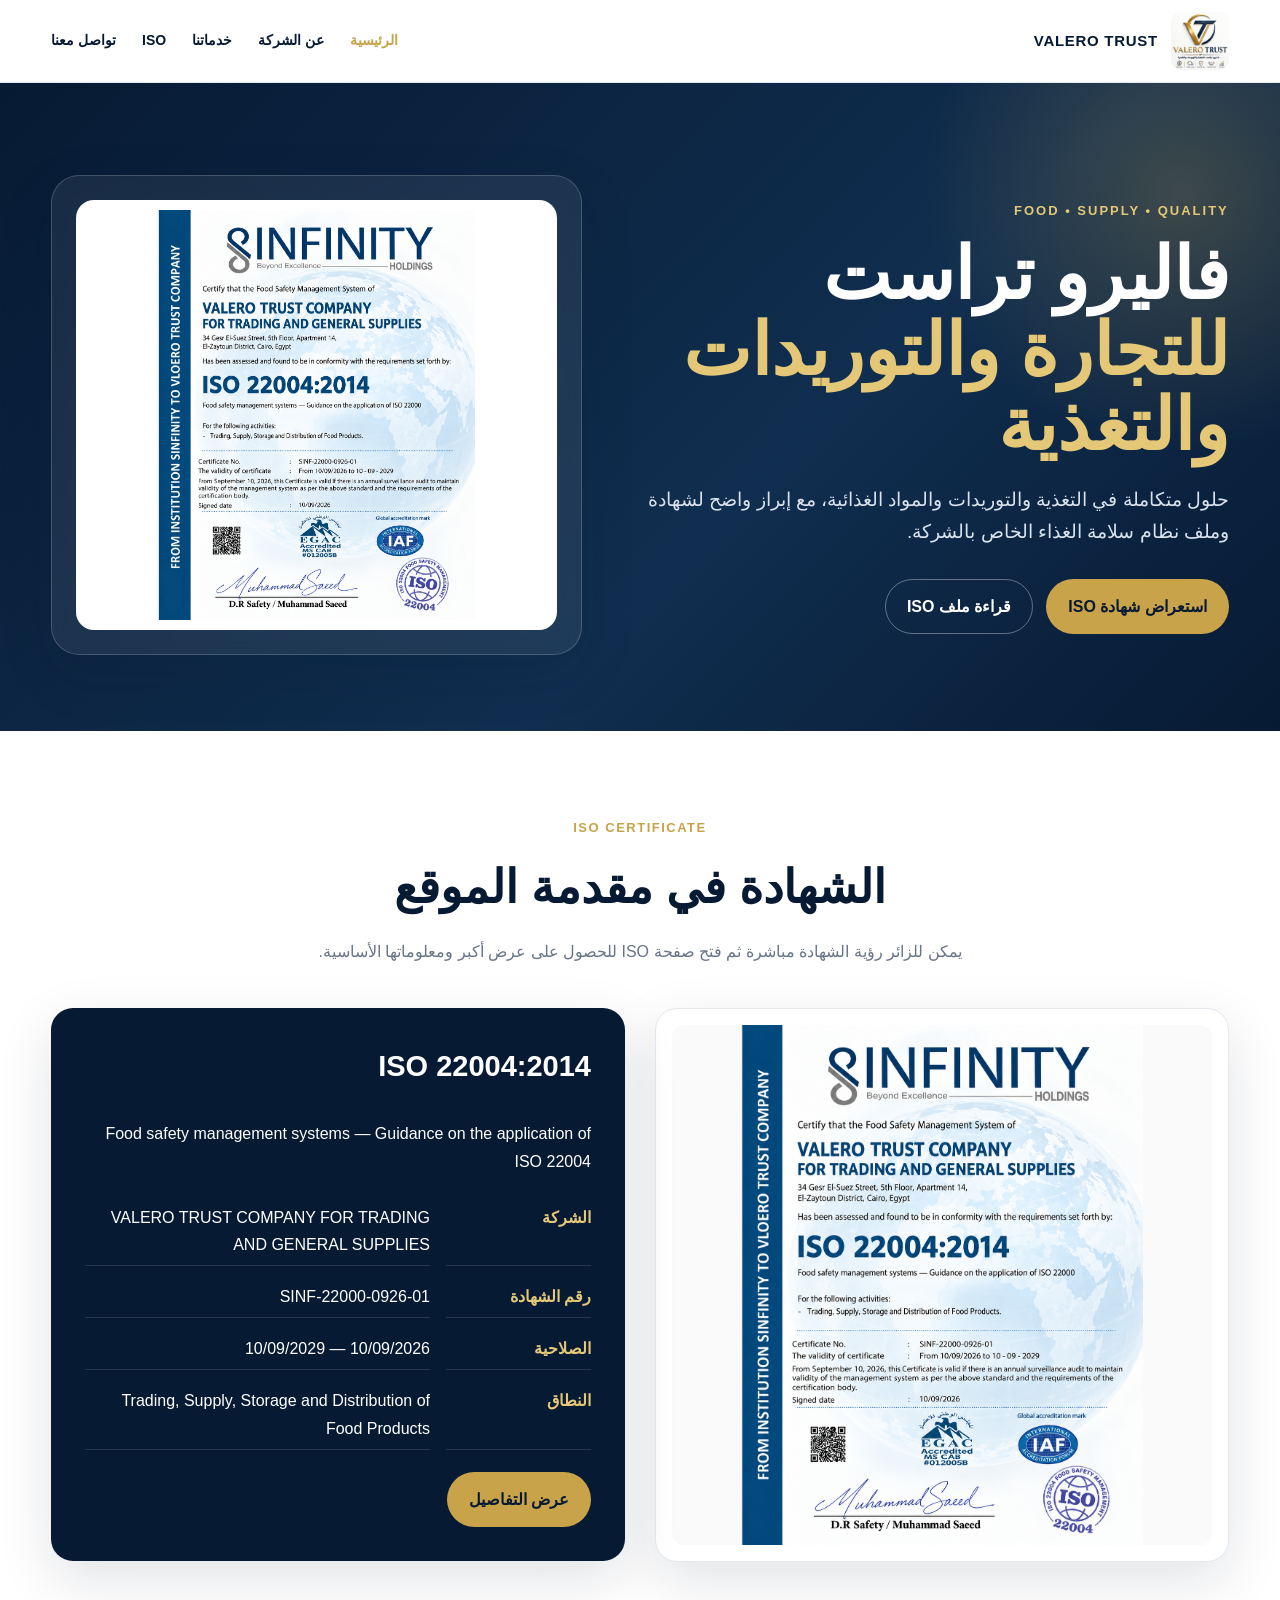
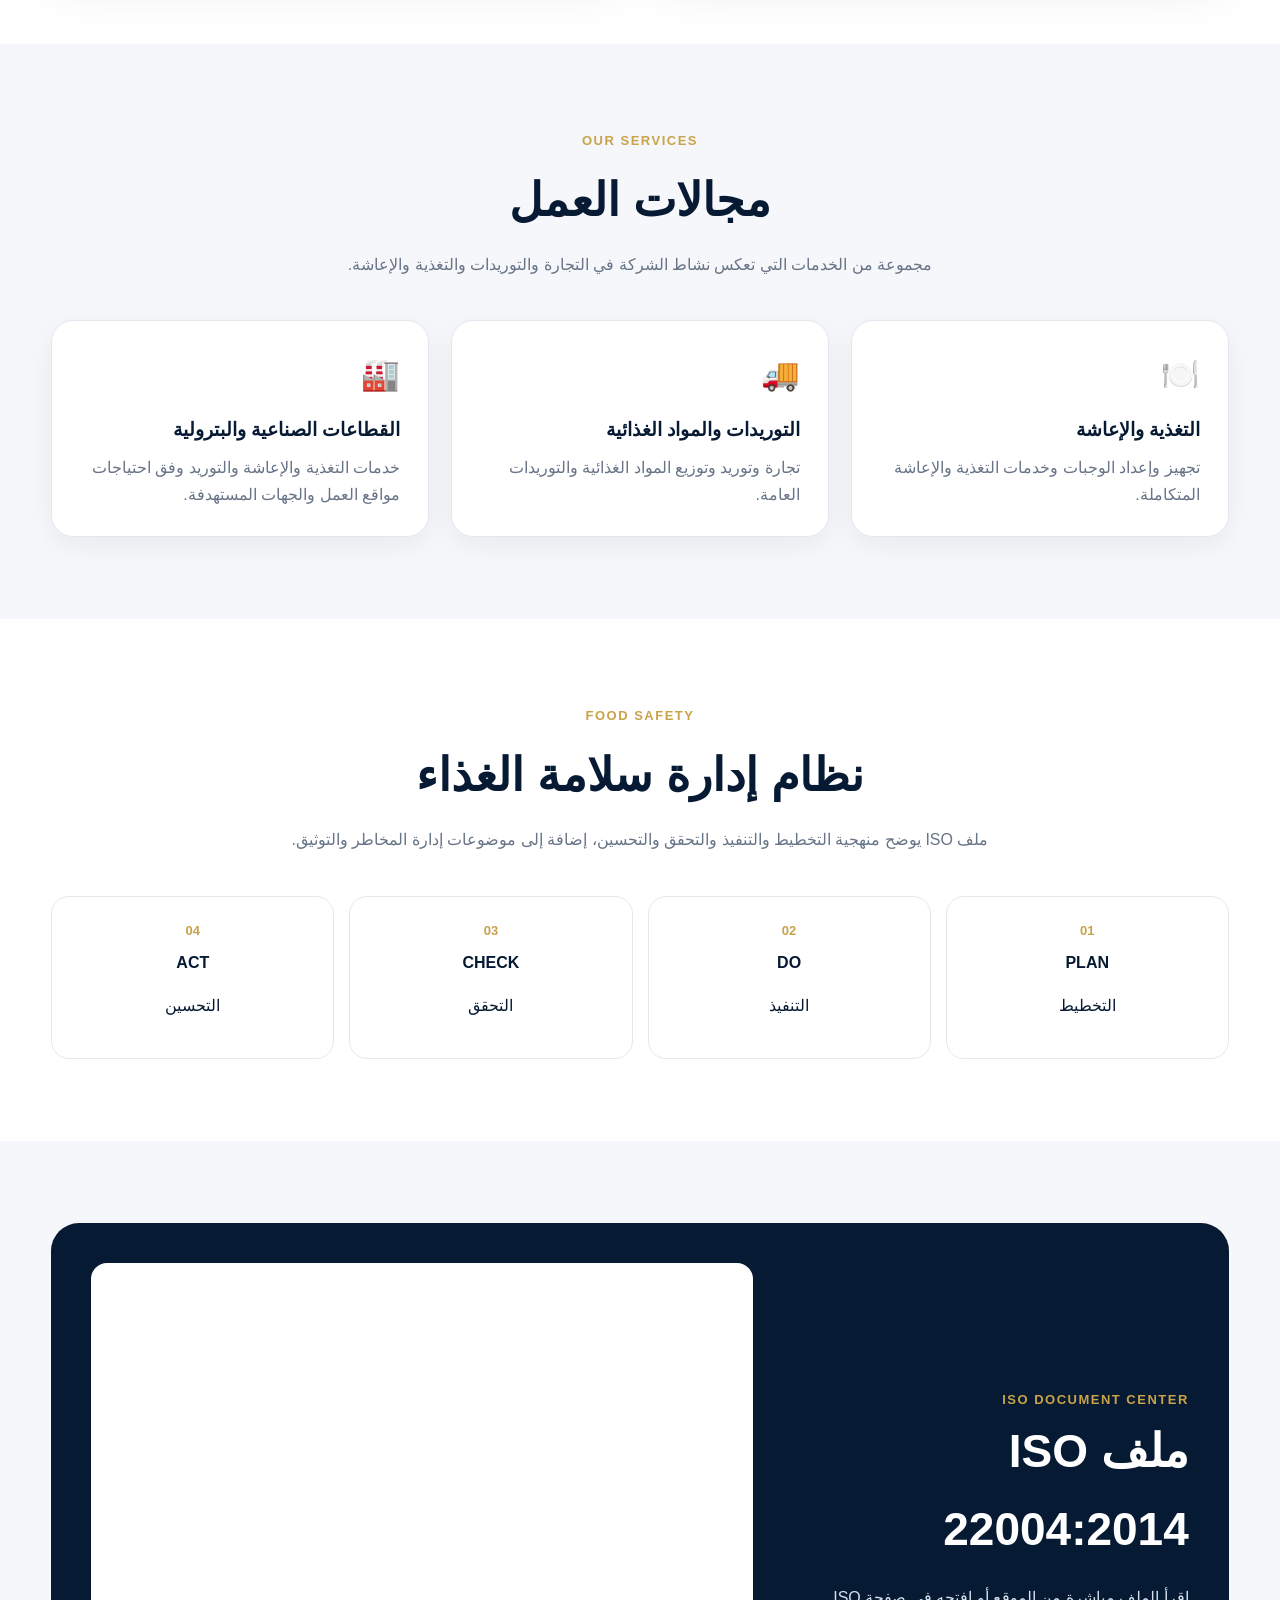
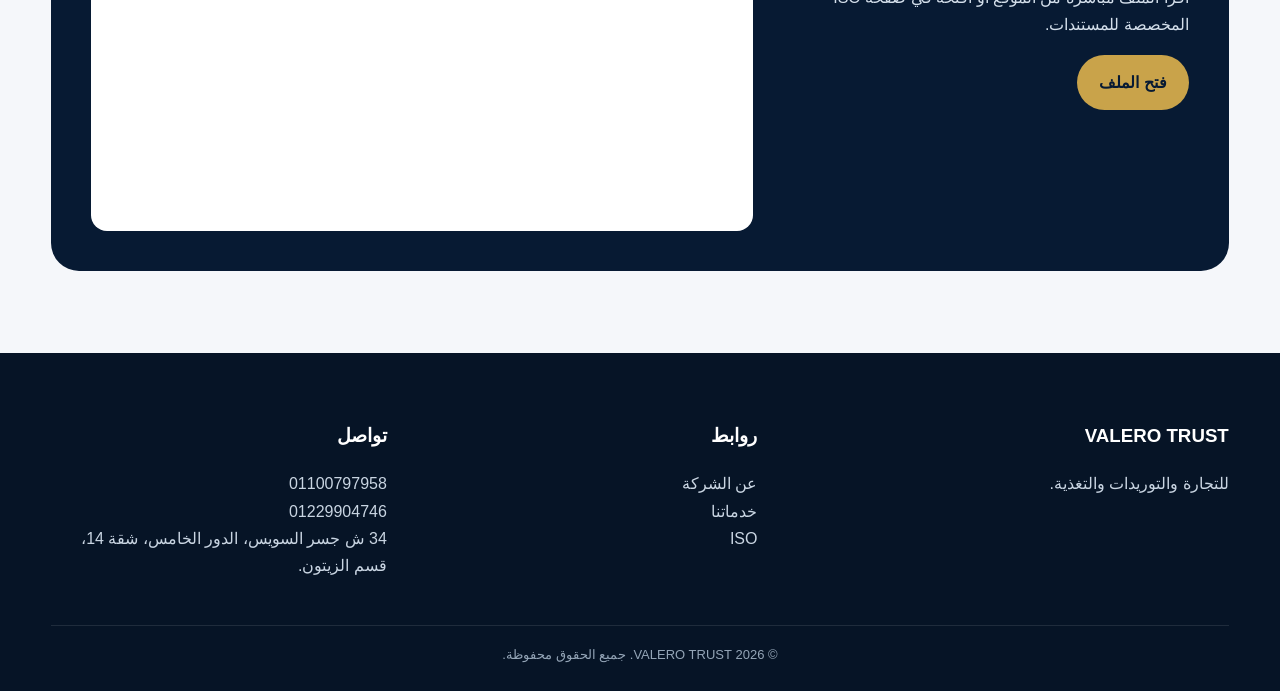
==== index.html @ 1bf0e47a "Add files via upload" ====
<!doctype html>
<html lang="ar" dir="rtl"><head>
<meta charset="utf-8"><meta name="viewport" content="width=device-width,initial-scale=1">
<title>VALERO TRUST | التجارة والتوريدات والتغذية</title><link rel="stylesheet" href="css/style.css"></head>
<body>
<header class="navbar"><div class="container nav-inner">
<a class="brand" href="index.html"><img src="images/logo.jpeg" alt="VALERO TRUST"><span>VALERO TRUST</span></a>
<button class="menu" aria-label="القائمة">☰</button>
<nav class="nav-links"><a href="index.html">الرئيسية</a><a href="about.html">عن الشركة</a><a href="services.html">خدماتنا</a><a href="iso.html">ISO</a><a href="contact.html">تواصل معنا</a></nav>
</div></header>
<main>
<section class="hero"><div class="container hero-grid">
<div><span class="eyebrow">FOOD • SUPPLY • QUALITY</span>
<h1>فاليرو تراست<br><span>للتجارة والتوريدات والتغذية</span></h1>
<p>حلول متكاملة في التغذية والتوريدات والمواد الغذائية، مع إبراز واضح لشهادة وملف نظام سلامة الغذاء الخاص بالشركة.</p>
<div class="buttons"><a class="btn btn-primary" href="iso.html">استعراض شهادة ISO</a><a class="btn btn-outline" href="iso.html#document">قراءة ملف ISO</a></div></div>
<div class="hero-card"><img src="images/iso-certificate.png" alt="شهادة ISO"></div>
</div></section>

<section class="section"><div class="container"><div class="section-head"><span class="kicker">ISO Certificate</span><h2>الشهادة في مقدمة الموقع</h2><p>يمكن للزائر رؤية الشهادة مباشرة ثم فتح صفحة ISO للحصول على عرض أكبر ومعلوماتها الأساسية.</p></div>
<div class="iso-preview"><div class="certificate"><img src="images/iso-certificate.png" alt="ISO Certificate"></div>
<div class="info-card"><h3>ISO 22004:2014</h3><p>Food safety management systems — Guidance on the application of ISO 22004</p>
<div class="data"><div><strong>الشركة</strong></div><div>VALERO TRUST COMPANY FOR TRADING AND GENERAL SUPPLIES</div><div><strong>رقم الشهادة</strong></div><div>SINF-22000-0926-01</div><div><strong>الصلاحية</strong></div><div>10/09/2026 — 10/09/2029</div><div><strong>النطاق</strong></div><div>Trading, Supply, Storage and Distribution of Food Products</div></div>
<a class="btn btn-primary" href="iso.html">عرض التفاصيل</a></div></div></div></section>

<section class="section alt"><div class="container"><div class="section-head"><span class="kicker">Our Services</span><h2>مجالات العمل</h2><p>مجموعة من الخدمات التي تعكس نشاط الشركة في التجارة والتوريدات والتغذية والإعاشة.</p></div>
<div class="cards">
<div class="card"><div class="icon">🍽️</div><h3>التغذية والإعاشة</h3><p>تجهيز وإعداد الوجبات وخدمات التغذية والإعاشة المتكاملة.</p></div>
<div class="card"><div class="icon">🚚</div><h3>التوريدات والمواد الغذائية</h3><p>تجارة وتوريد وتوزيع المواد الغذائية والتوريدات العامة.</p></div>
<div class="card"><div class="icon">🏭</div><h3>القطاعات الصناعية والبترولية</h3><p>خدمات التغذية والإعاشة والتوريد وفق احتياجات مواقع العمل والجهات المستهدفة.</p></div>
</div></div></section>

<section class="section"><div class="container"><div class="section-head"><span class="kicker">Food Safety</span><h2>نظام إدارة سلامة الغذاء</h2><p>ملف ISO يوضح منهجية التخطيط والتنفيذ والتحقق والتحسين، إضافة إلى موضوعات إدارة المخاطر والتوثيق.</p></div>
<div class="iso-system"><div class="step"><b>01</b><strong>PLAN</strong><p>التخطيط</p></div><div class="step"><b>02</b><strong>DO</strong><p>التنفيذ</p></div><div class="step"><b>03</b><strong>CHECK</strong><p>التحقق</p></div><div class="step"><b>04</b><strong>ACT</strong><p>التحسين</p></div></div></div></section>

<section class="section alt"><div class="container"><div class="pdf-box"><div><span class="kicker">ISO DOCUMENT CENTER</span><h2>ملف ISO 22004:2014</h2><p>اقرأ الملف مباشرة من الموقع أو افتحه في صفحة ISO المخصصة للمستندات.</p><a class="btn btn-primary" href="iso.html#document">فتح الملف</a></div><div class="pdf-frame"><iframe src="documents/ISO-22004-2014.pdf#page=1" title="ISO PDF"></iframe></div></div></div></section>
</main>
<footer class="footer"><div class="container footer-grid"><div><h3>VALERO TRUST</h3><p>للتجارة والتوريدات والتغذية.</p></div><div><h3>روابط</h3><p><a href="about.html">عن الشركة</a><br><a href="services.html">خدماتنا</a><br><a href="iso.html">ISO</a></p></div><div><h3>تواصل</h3><p>01100797958<br>01229904746<br>34 ش جسر السويس، الدور الخامس، شقة 14، قسم الزيتون.</p></div></div><div class="container copyright">© <span data-year></span> VALERO TRUST. جميع الحقوق محفوظة.</div></footer>
<script src="js/script.js"></script></body></html>
---- css/style.css ----
:root{
  --navy:#071a33; --navy2:#0d2a4a; --gold:#c9a34a; --gold2:#e4c878;
  --white:#fff; --muted:#687487; --light:#f5f7fa; --line:#e4e8ee;
  --shadow:0 18px 55px rgba(7,26,51,.12); --radius:22px;
}
*{box-sizing:border-box}
html{scroll-behavior:smooth}
body{margin:0;font-family:Arial,"Tahoma",sans-serif;color:var(--navy);background:#fff;line-height:1.7}
a{text-decoration:none;color:inherit}
img{max-width:100%;display:block}
.container{width:min(1180px,92%);margin:auto}
.navbar{position:sticky;top:0;z-index:1000;background:rgba(255,255,255,.96);backdrop-filter:blur(12px);border-bottom:1px solid var(--line)}
.nav-inner{height:82px;display:flex;align-items:center;justify-content:space-between;gap:30px}
.brand{display:flex;align-items:center;gap:13px;font-weight:800}
.brand img{width:58px;height:58px;object-fit:contain;border-radius:10px}
.brand span{font-size:15px;letter-spacing:.7px}
.nav-links{display:flex;gap:26px;align-items:center;font-weight:700;font-size:14px}
.nav-links a{padding:10px 0;position:relative}
.nav-links a:hover,.nav-links a.active{color:var(--gold)}
.menu{display:none;border:0;background:transparent;font-size:28px;color:var(--navy)}
.hero{position:relative;overflow:hidden;background:linear-gradient(135deg,var(--navy),#102e4f 60%,#071a33);color:#fff;padding:92px 0 76px}
.hero:before{content:"";position:absolute;width:560px;height:560px;border-radius:50%;right:-180px;top:-170px;background:radial-gradient(circle,rgba(201,163,74,.25),transparent 65%)}
.hero-grid{display:grid;grid-template-columns:1.05fr .95fr;gap:60px;align-items:center;position:relative}
.eyebrow{display:inline-block;color:var(--gold2);font-weight:800;letter-spacing:2px;font-size:13px;margin-bottom:15px}
.hero h1{font-size:clamp(40px,6vw,72px);line-height:1.05;margin:0 0 20px}
.hero h1 span{color:var(--gold2)}
.hero p{font-size:19px;color:#d9e2ed;max-width:680px}
.buttons{display:flex;gap:13px;flex-wrap:wrap;margin-top:30px}
.btn{display:inline-flex;align-items:center;justify-content:center;padding:13px 21px;border-radius:999px;font-weight:800;border:1px solid transparent;transition:.2s}
.btn-primary{background:var(--gold);color:var(--navy)}
.btn-primary:hover{background:var(--gold2);transform:translateY(-2px)}
.btn-outline{border-color:rgba(255,255,255,.35);color:#fff}
.btn-outline:hover{border-color:var(--gold2);color:var(--gold2)}
.hero-card{background:rgba(255,255,255,.07);border:1px solid rgba(255,255,255,.18);padding:24px;border-radius:28px;box-shadow:var(--shadow);backdrop-filter:blur(8px)}
.hero-card img{width:100%;max-height:430px;object-fit:contain;background:#fff;border-radius:18px;padding:10px}
.section{padding:82px 0}
.section.alt{background:var(--light)}
.section-head{text-align:center;max-width:760px;margin:0 auto 42px}
.kicker{color:var(--gold);font-weight:900;letter-spacing:1.5px;font-size:13px;text-transform:uppercase}
.section h2{font-size:clamp(30px,4vw,46px);margin:8px 0 12px}
.section-head p{color:var(--muted);margin:0}
.iso-preview{display:grid;grid-template-columns:1fr 1fr;gap:30px;align-items:center}
.certificate{background:#fff;border:1px solid var(--line);padding:16px;border-radius:var(--radius);box-shadow:var(--shadow)}
.certificate img{width:100%;height:520px;object-fit:contain;border-radius:12px;background:#fafafa}
.info-card{background:var(--navy);color:#fff;border-radius:var(--radius);padding:34px;box-shadow:var(--shadow)}
.info-card h3{margin-top:0;font-size:29px}
.data{display:grid;grid-template-columns:145px 1fr;gap:10px 16px;margin:22px 0}
.data strong{color:var(--gold2)}
.data div{border-bottom:1px solid rgba(255,255,255,.12);padding:7px 0}
.cards{display:grid;grid-template-columns:repeat(3,1fr);gap:22px}
.card{background:#fff;border:1px solid var(--line);border-radius:var(--radius);padding:28px;box-shadow:0 8px 28px rgba(7,26,51,.06)}
.card .icon{font-size:31px;margin-bottom:12px}
.card h3{margin:0 0 8px}
.card p{color:var(--muted);margin:0}
.iso-system{display:grid;grid-template-columns:repeat(4,1fr);gap:15px}
.step{background:#fff;border:1px solid var(--line);padding:23px;border-radius:18px;text-align:center}
.step b{display:block;color:var(--gold);font-size:13px;margin-bottom:7px}
.pdf-box{background:var(--navy);color:#fff;border-radius:28px;padding:40px;display:grid;grid-template-columns:.75fr 1.25fr;gap:38px;align-items:center}
.pdf-box h2{margin-top:0}
.pdf-box p{color:#d4dfeb}
.pdf-frame{background:#fff;border-radius:16px;overflow:hidden;min-height:520px}
.pdf-frame iframe{width:100%;height:560px;border:0}
.contact-grid{display:grid;grid-template-columns:1fr 1fr;gap:25px}
.contact-item{padding:22px;border:1px solid var(--line);border-radius:18px;background:#fff}
.contact-item strong{display:block;margin-bottom:5px}
.footer{background:#061426;color:#c9d5e2;padding:48px 0 25px}
.footer-grid{display:grid;grid-template-columns:1.3fr 1fr 1fr;gap:35px}
.footer h3{color:#fff}
.footer a:hover{color:var(--gold2)}
.copyright{border-top:1px solid rgba(255,255,255,.1);margin-top:30px;padding-top:18px;text-align:center;font-size:13px;color:#94a5b7}
.page-hero{background:linear-gradient(135deg,var(--navy),var(--navy2));color:#fff;padding:70px 0}
.page-hero h1{font-size:48px;margin:0}
.prose{max-width:900px;margin:auto}
.prose h2{margin-top:38px}
.prose p,.prose li{color:#526174}
.notice{border-left:5px solid var(--gold);background:#fff8e7;padding:18px 22px;border-radius:12px;margin:25px 0}
.viewer{background:#f1f3f6;padding:20px;border-radius:22px}
.viewer iframe{width:100%;height:780px;border:0;background:#fff;border-radius:14px}
.center{text-align:center}
@media(max-width:900px){
 .nav-links{display:none;position:absolute;left:0;right:0;top:82px;background:#fff;padding:18px 5%;flex-direction:column;align-items:flex-start;border-bottom:1px solid var(--line)}
 .nav-links.open{display:flex}.menu{display:block}
 .hero-grid,.iso-preview,.pdf-box,.contact-grid{grid-template-columns:1fr}
 .cards{grid-template-columns:1fr 1fr}.iso-system{grid-template-columns:1fr 1fr}
 .hero{padding-top:65px}.certificate img{height:430px}
 .footer-grid{grid-template-columns:1fr 1fr}
}
@media(max-width:600px){
 .nav-inner{height:72px}.brand img{width:48px;height:48px}.nav-links{top:72px}
 .hero h1{font-size:44px}.hero p{font-size:17px}
 .section{padding:60px 0}.cards,.iso-system,.footer-grid{grid-template-columns:1fr}
 .data{grid-template-columns:1fr}.pdf-frame iframe{height:520px}
}
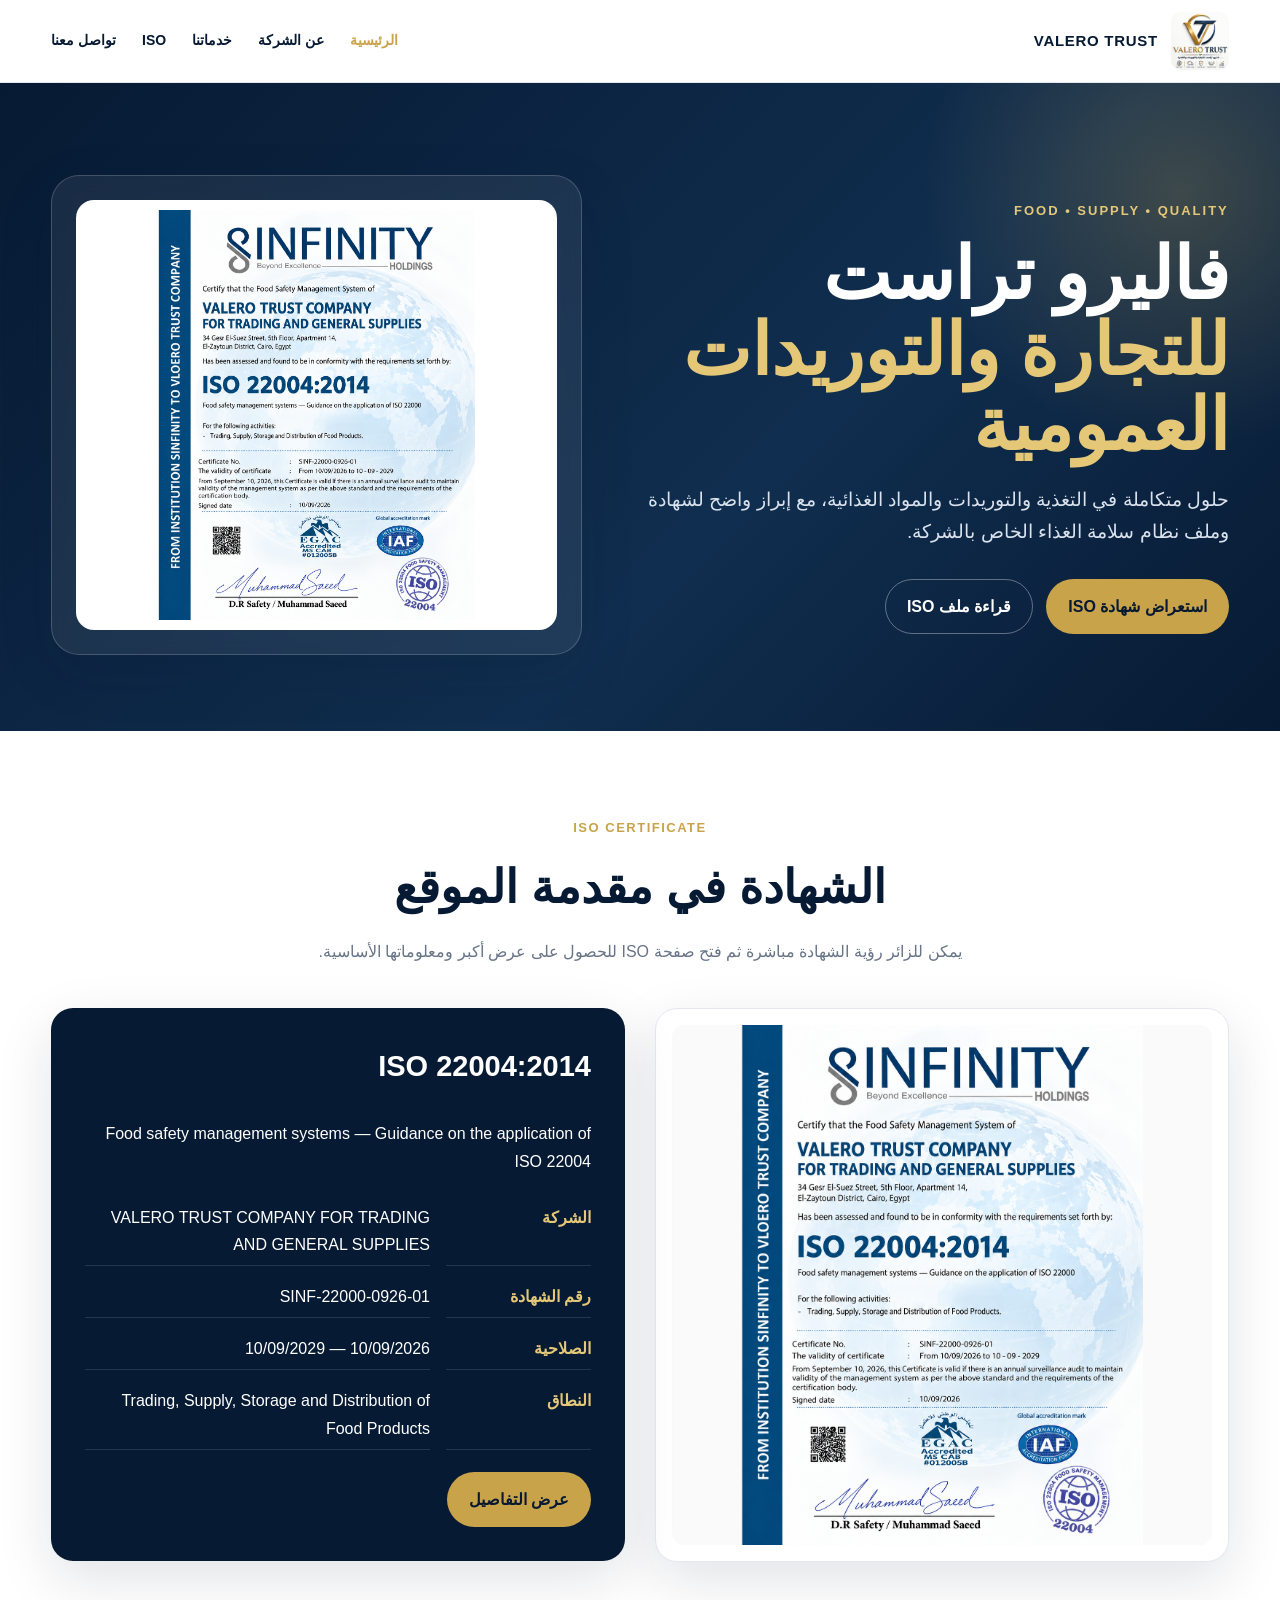
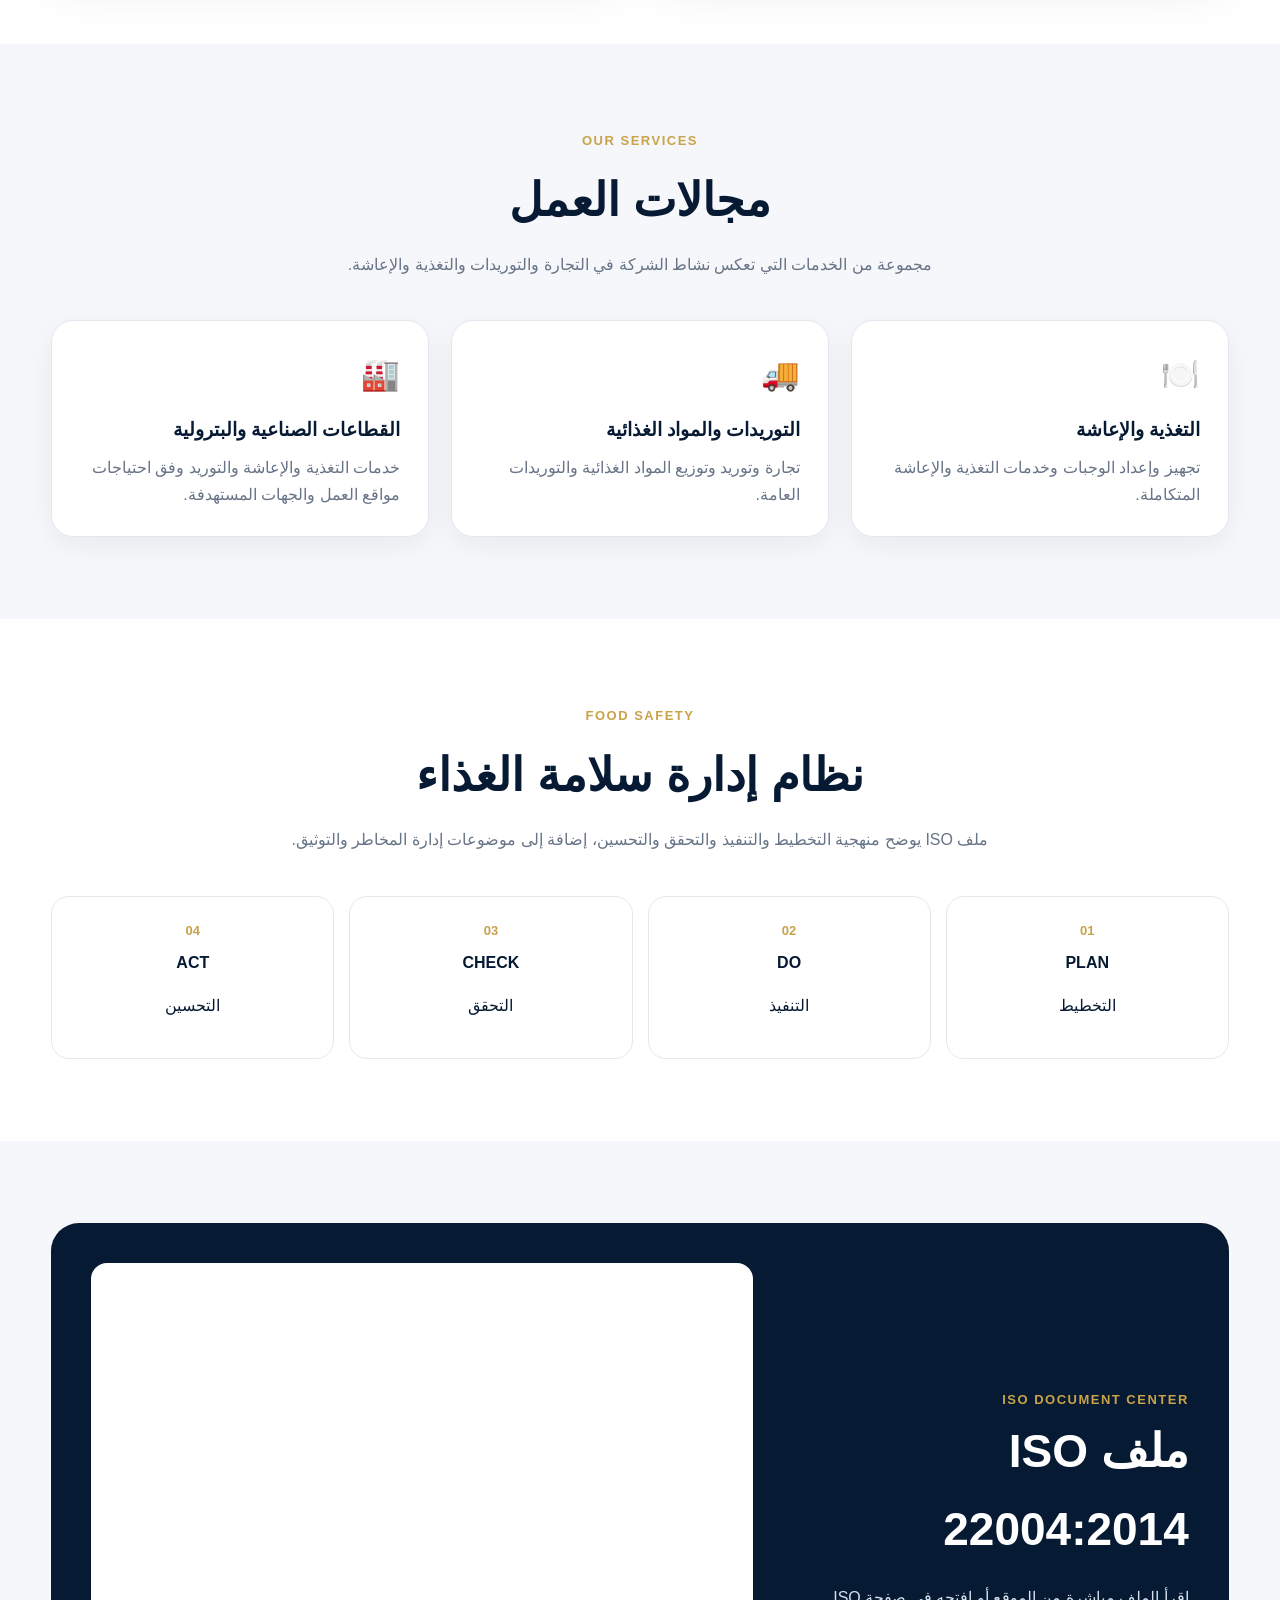
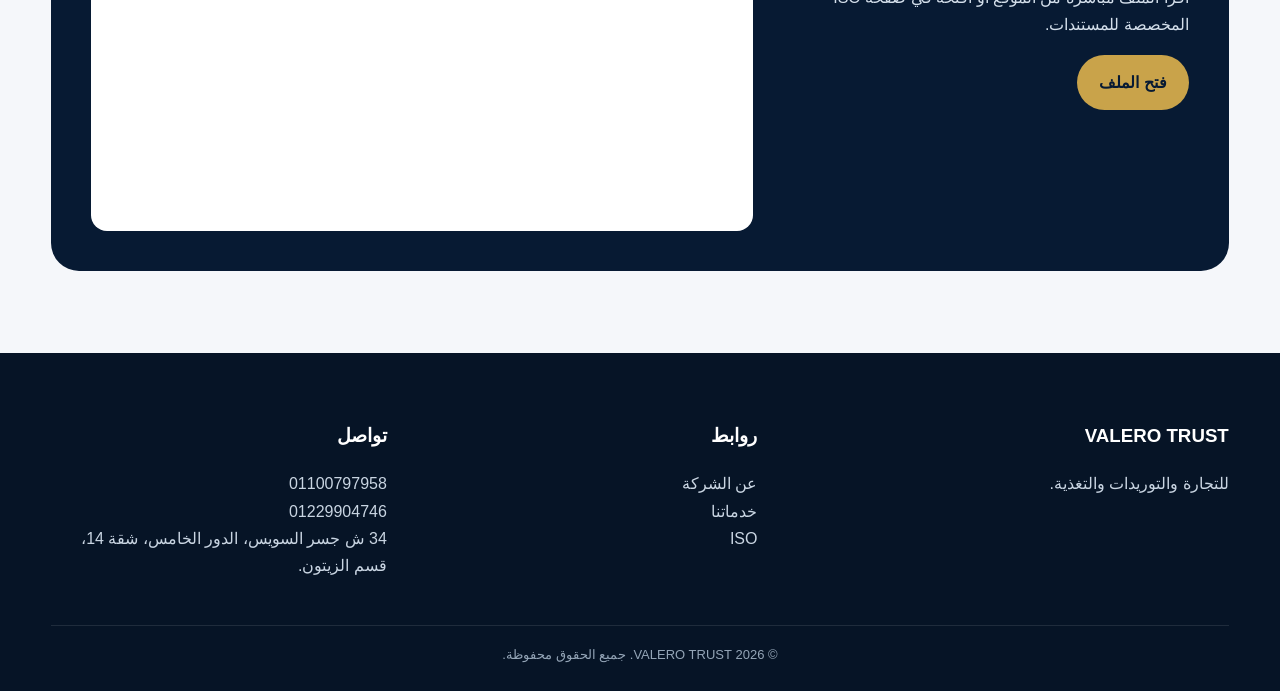
==== commit 4c1dc91d: "Update index.html" ====
--- a/index.html
+++ b/index.html
@@ -11,7 +11,7 @@
 <main>
 <section class="hero"><div class="container hero-grid">
 <div><span class="eyebrow">FOOD • SUPPLY • QUALITY</span>
-<h1>فاليرو تراست<br><span>للتجارة والتوريدات والتغذية</span></h1>
+<h1>فاليرو تراست<br><span> للتجارة والتوريدات العمومية</span></h1>
 <p>حلول متكاملة في التغذية والتوريدات والمواد الغذائية، مع إبراز واضح لشهادة وملف نظام سلامة الغذاء الخاص بالشركة.</p>
 <div class="buttons"><a class="btn btn-primary" href="iso.html">استعراض شهادة ISO</a><a class="btn btn-outline" href="iso.html#document">قراءة ملف ISO</a></div></div>
 <div class="hero-card"><img src="images/iso-certificate.png" alt="شهادة ISO"></div>
@@ -36,4 +36,4 @@
 <section class="section alt"><div class="container"><div class="pdf-box"><div><span class="kicker">ISO DOCUMENT CENTER</span><h2>ملف ISO 22004:2014</h2><p>اقرأ الملف مباشرة من الموقع أو افتحه في صفحة ISO المخصصة للمستندات.</p><a class="btn btn-primary" href="iso.html#document">فتح الملف</a></div><div class="pdf-frame"><iframe src="documents/ISO-22004-2014.pdf#page=1" title="ISO PDF"></iframe></div></div></div></section>
 </main>
 <footer class="footer"><div class="container footer-grid"><div><h3>VALERO TRUST</h3><p>للتجارة والتوريدات والتغذية.</p></div><div><h3>روابط</h3><p><a href="about.html">عن الشركة</a><br><a href="services.html">خدماتنا</a><br><a href="iso.html">ISO</a></p></div><div><h3>تواصل</h3><p>01100797958<br>01229904746<br>34 ش جسر السويس، الدور الخامس، شقة 14، قسم الزيتون.</p></div></div><div class="container copyright">© <span data-year></span> VALERO TRUST. جميع الحقوق محفوظة.</div></footer>
-<script src="js/script.js"></script></body></html>+<script src="js/script.js"></script></body></html>
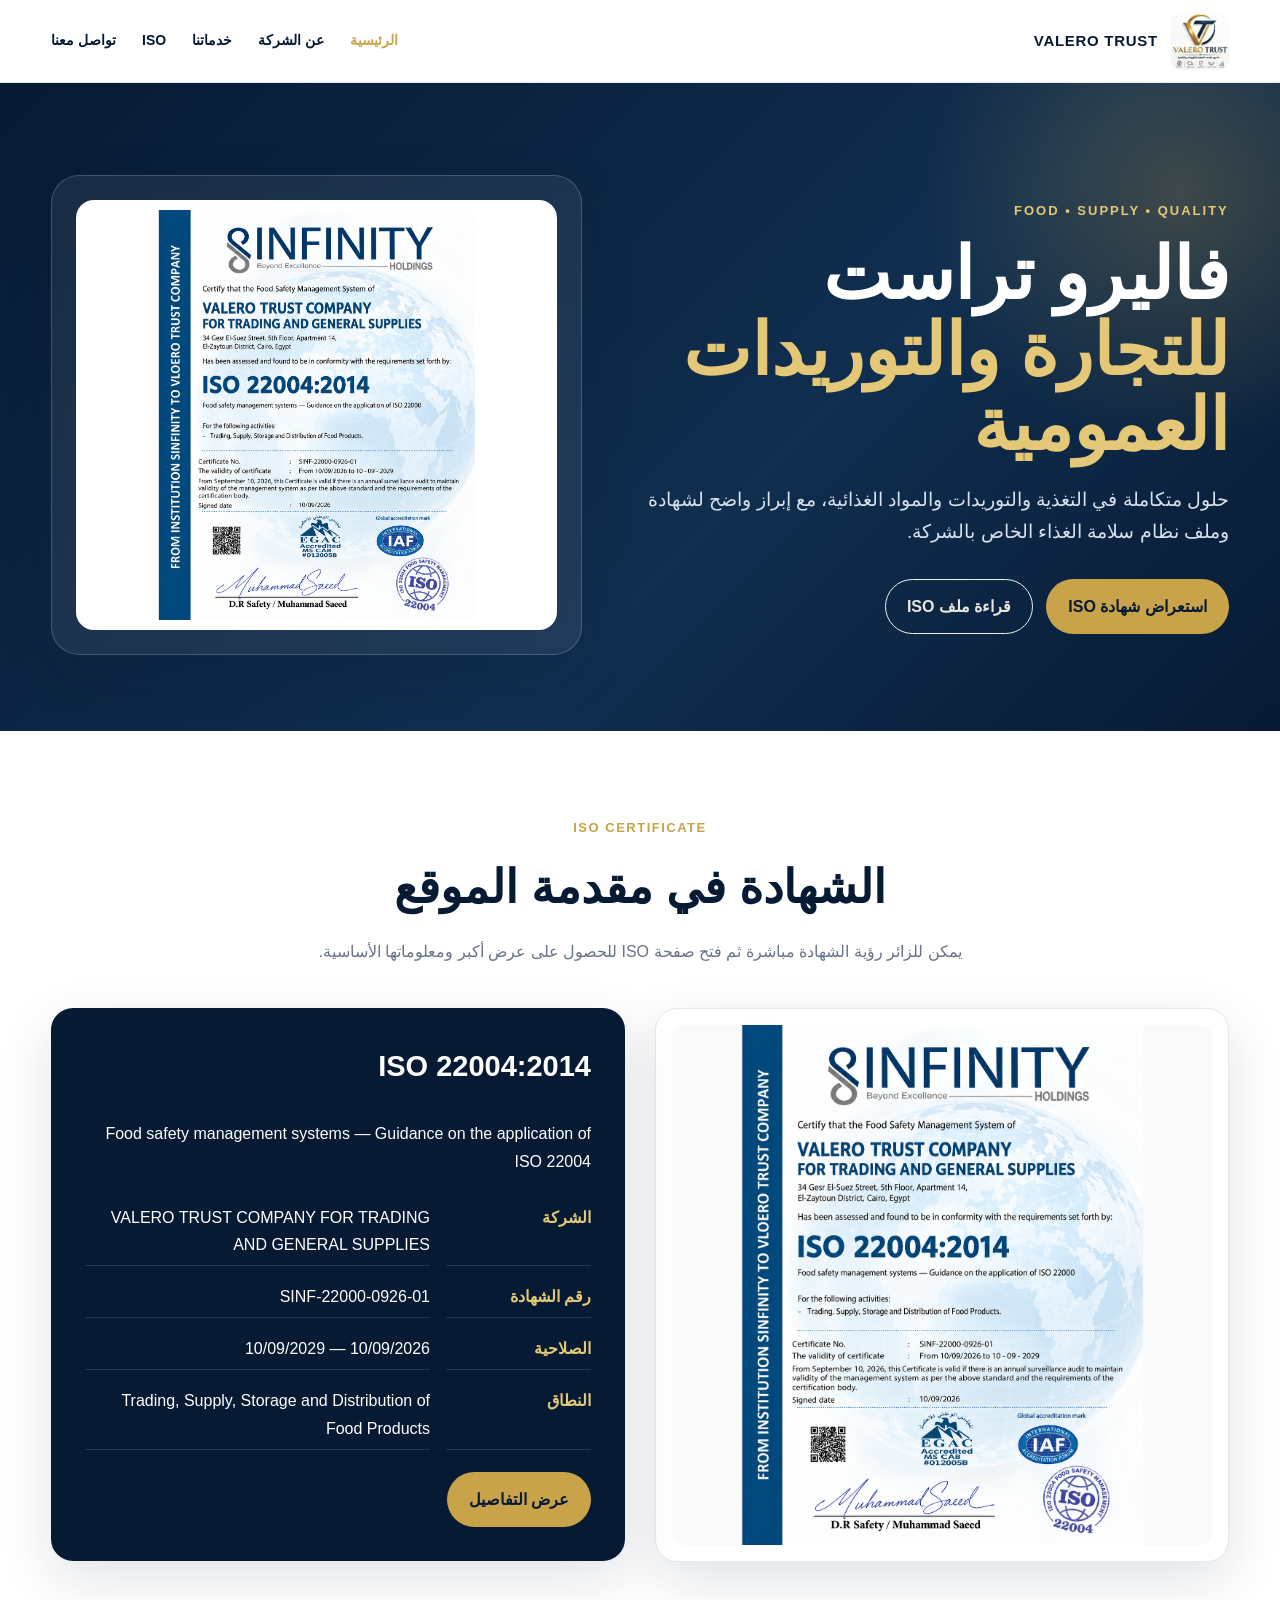
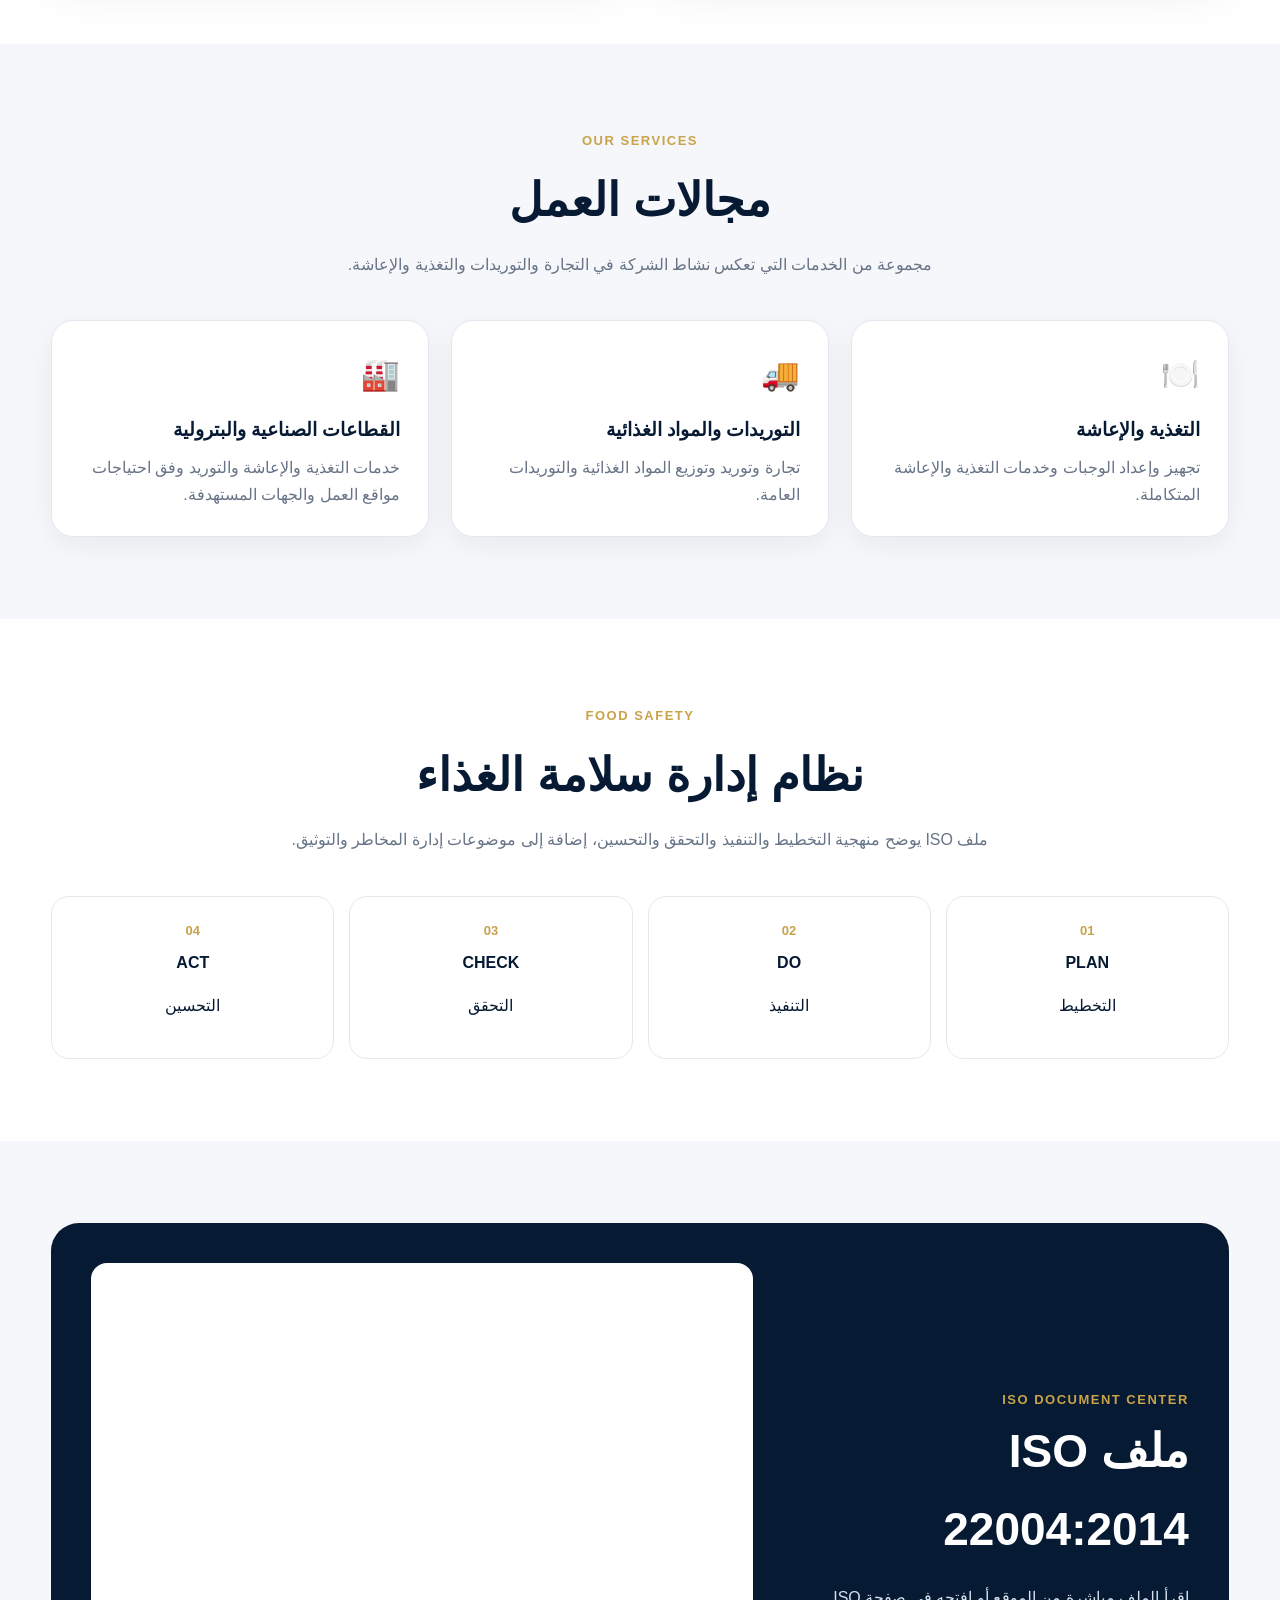
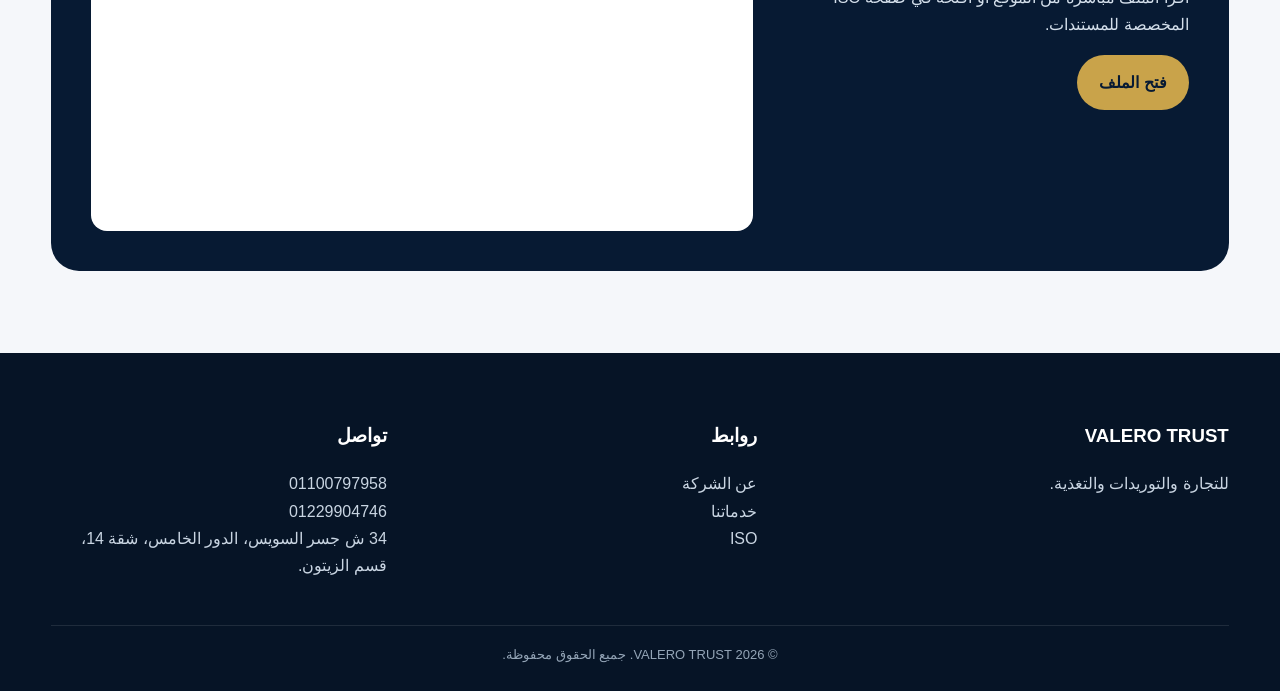
==== commit 9085c63a: "Add files via upload" ====
--- a/index.html
+++ b/index.html
@@ -11,7 +11,7 @@
 <main>
 <section class="hero"><div class="container hero-grid">
 <div><span class="eyebrow">FOOD • SUPPLY • QUALITY</span>
-<h1>فاليرو تراست<br><span> للتجارة والتوريدات العمومية</span></h1>
+<h1>فاليرو تراست<br><span>للتجارة والتوريدات العمومية</span></h1>
 <p>حلول متكاملة في التغذية والتوريدات والمواد الغذائية، مع إبراز واضح لشهادة وملف نظام سلامة الغذاء الخاص بالشركة.</p>
 <div class="buttons"><a class="btn btn-primary" href="iso.html">استعراض شهادة ISO</a><a class="btn btn-outline" href="iso.html#document">قراءة ملف ISO</a></div></div>
 <div class="hero-card"><img src="images/iso-certificate.png" alt="شهادة ISO"></div>
@@ -36,4 +36,4 @@
 <section class="section alt"><div class="container"><div class="pdf-box"><div><span class="kicker">ISO DOCUMENT CENTER</span><h2>ملف ISO 22004:2014</h2><p>اقرأ الملف مباشرة من الموقع أو افتحه في صفحة ISO المخصصة للمستندات.</p><a class="btn btn-primary" href="iso.html#document">فتح الملف</a></div><div class="pdf-frame"><iframe src="documents/ISO-22004-2014.pdf#page=1" title="ISO PDF"></iframe></div></div></div></section>
 </main>
 <footer class="footer"><div class="container footer-grid"><div><h3>VALERO TRUST</h3><p>للتجارة والتوريدات والتغذية.</p></div><div><h3>روابط</h3><p><a href="about.html">عن الشركة</a><br><a href="services.html">خدماتنا</a><br><a href="iso.html">ISO</a></p></div><div><h3>تواصل</h3><p>01100797958<br>01229904746<br>34 ش جسر السويس، الدور الخامس، شقة 14، قسم الزيتون.</p></div></div><div class="container copyright">© <span data-year></span> VALERO TRUST. جميع الحقوق محفوظة.</div></footer>
-<script src="js/script.js"></script></body></html>
+<script src="js/script.js"></script></body></html>
--- a/css/style.css
+++ b/css/style.css
@@ -92,3 +92,17 @@
  .section{padding:60px 0}.cards,.iso-system,.footer-grid{grid-template-columns:1fr}
  .data{grid-template-columns:1fr}.pdf-frame iframe{height:520px}
 }
+
+/* ISO document center */
+.document-options{display:grid;grid-template-columns:repeat(2,minmax(0,1fr));gap:22px;margin-top:28px}
+.document-card{background:#fff;border:1px solid rgba(15,35,58,.10);border-radius:18px;padding:26px;box-shadow:0 10px 30px rgba(15,35,58,.06);display:flex;flex-direction:column;gap:14px}
+.document-card.featured{border-color:rgba(190,151,67,.55);box-shadow:0 12px 34px rgba(190,151,67,.10)}
+.document-icon{width:48px;height:48px;border-radius:12px;display:flex;align-items:center;justify-content:center;background:#0f233a;color:#c49a4a;font-size:24px}
+.document-label{font-size:12px;letter-spacing:.08em;text-transform:uppercase;color:#a57b31;font-weight:700}
+.document-card h3{margin:6px 0 8px;color:#0f233a}
+.document-card p{margin:0;color:#657286;line-height:1.8}
+.document-actions{display:flex;flex-wrap:wrap;gap:10px;margin-top:auto;padding-top:8px}
+.btn-outline{background:transparent!important;border:1px solid #f0eeec!important;color: #eae7e1 !important;}
+.viewer-heading{margin-top:44px;margin-bottom:16px}
+.viewer-heading h3{margin:7px 0 0;color:#0f233a}
+@media(max-width:800px){.document-options{grid-template-columns:1fr}.document-actions .btn{width:100%;text-align:center}}
